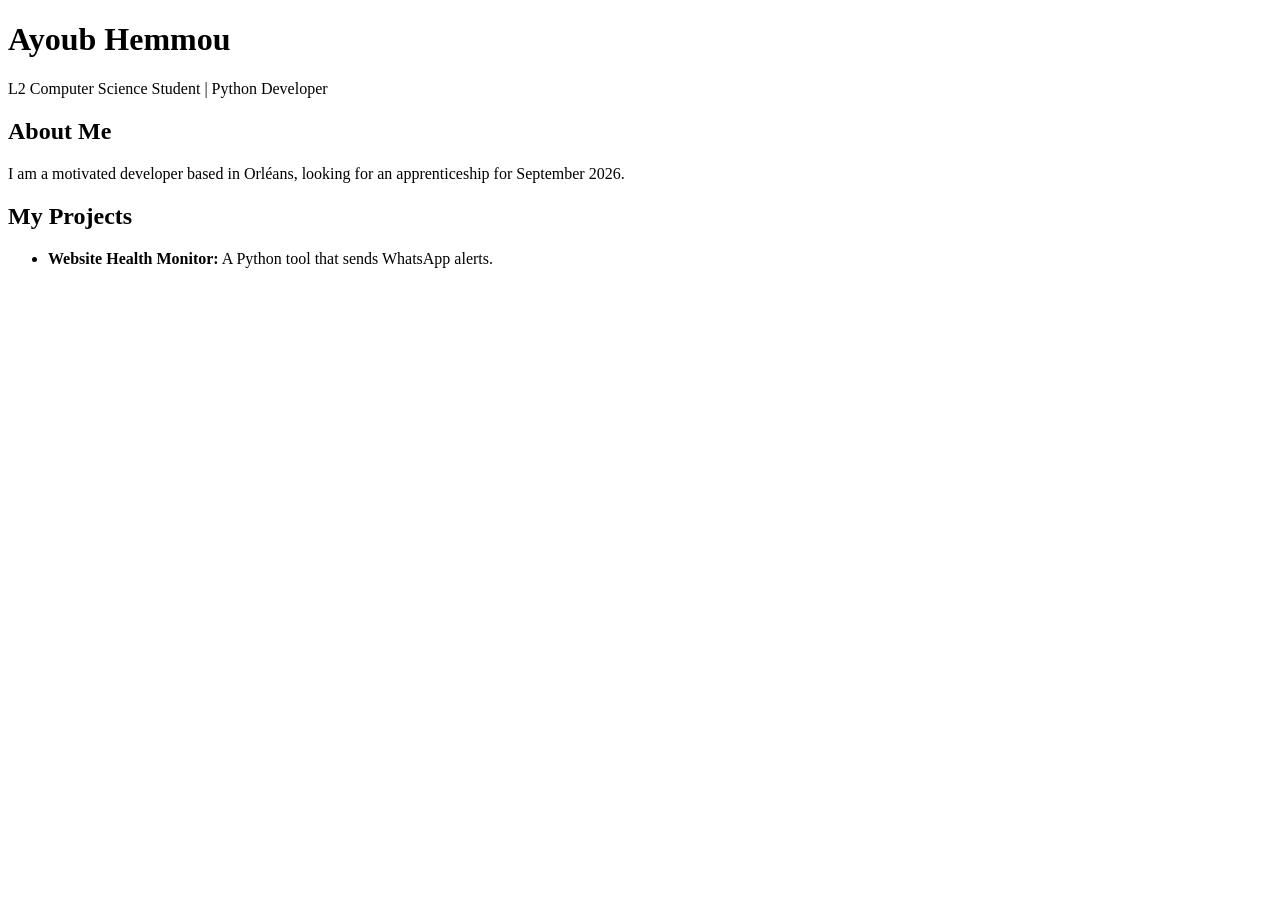
==== my-portfolio/index.html @ a33904db "Added basic HTML structure" ====
<!DOCTYPE html>
<html lang="en">
<head>
    <meta charset="UTF-8">
    <meta name="viewport" content="width=device-width, initial-scale=1.0">
    <title>Ayoub Hemmou | Portfolio</title>
    <link rel="stylesheet" href="style.css">
</head>
<body>

    <header>
        <h1>Ayoub Hemmou</h1>
        <p>L2 Computer Science Student | Python Developer</p>
    </header>

    <section id="about">
        <h2>About Me</h2>
        <p>I am a motivated developer based in Orléans, looking for an apprenticeship for September 2026.</p>
    </section>

    <section id="projects">
        <h2>My Projects</h2>
        <ul>
            <li><strong>Website Health Monitor:</strong> A Python tool that sends WhatsApp alerts.</li>
        </ul>
    </section>

    <script src="script.js"></script>
</body>
</html>
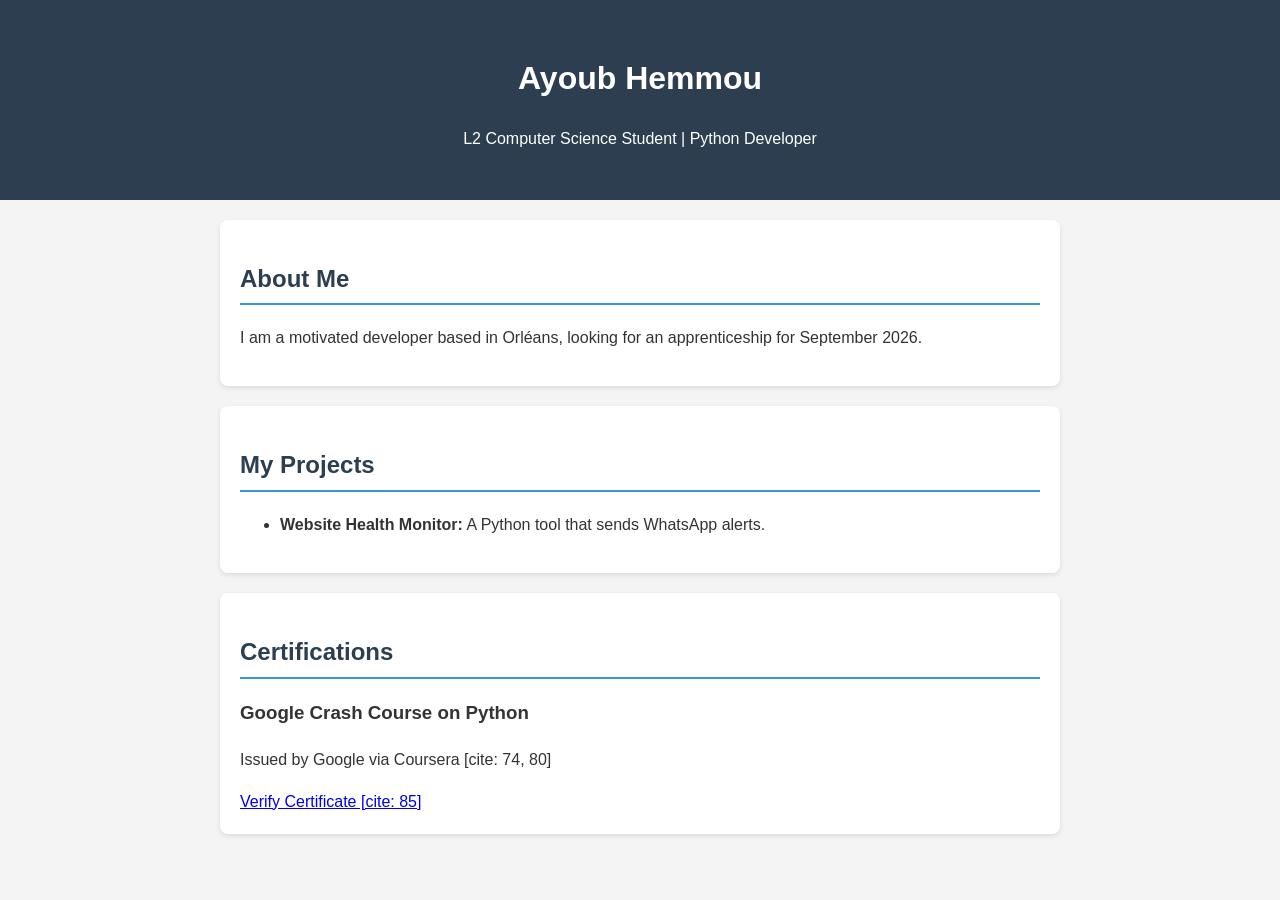
==== commit c7c5bb75: "Added responsiveness and Google certification section" ====
--- a/my-portfolio/index.html
+++ b/my-portfolio/index.html
@@ -27,4 +27,12 @@
 
     <script src="script.js"></script>
 </body>
+<section id="certifications">
+    <h2>Certifications</h2>
+    <div class="cert-card">
+        <h3>Google Crash Course on Python</h3>
+        <p>Issued by Google via Coursera [cite: 74, 80]</p>
+        <a href="https://coursera.org/verify/NNURF240771C" target="_blank">Verify Certificate [cite: 85]</a>
+    </div>
+</section>
 </html>
--- a/my-portfolio/style.css
+++ b/my-portfolio/style.css
@@ -0,0 +1,44 @@
+/* General Styles */
+body {
+    font-family: 'Arial', sans-serif;
+    line-height: 1.6;
+    margin: 0;
+    padding: 0;
+    background-color: #f4f4f4;
+    color: #333;
+}
+
+/* Header/Hero Section */
+header {
+    background: #2c3e50;
+    color: #ffffff;
+    padding: 2rem;
+    text-align: center;
+}
+
+/* Sections */
+section {
+    padding: 20px;
+    max-width: 800px;
+    margin: 20px auto;
+    background: #fff;
+    border-radius: 8px;
+    box-shadow: 0 2px 5px rgba(0,0,0,0.1);
+}
+
+h2 {
+    color: #2c3e50;
+    border-bottom: 2px solid #3498db;
+    padding-bottom: 5px;
+}
+/* Mobile Responsive Adjustments */
+@media (max-width: 600px) {
+    header {
+        padding: 1rem;
+    }
+    
+    section {
+        margin: 10px;
+        width: auto;
+    }
+}
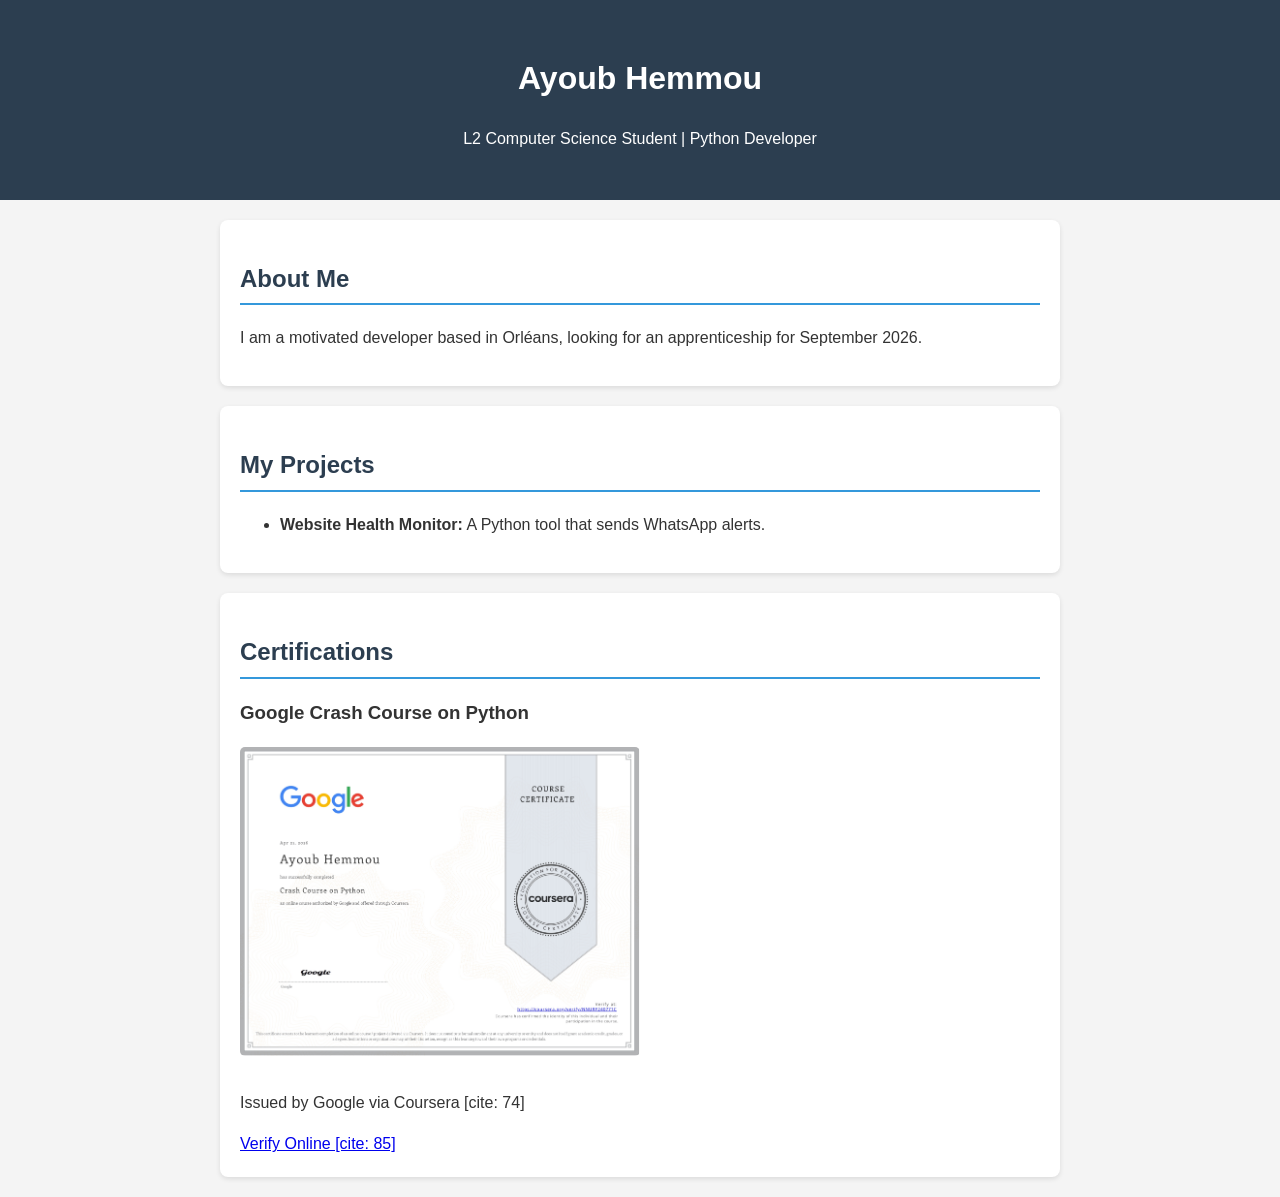
==== commit 47d267ed: "added certifacte image to porfolio" ====
--- a/my-portfolio/index.html
+++ b/my-portfolio/index.html
@@ -31,8 +31,9 @@
     <h2>Certifications</h2>
     <div class="cert-card">
         <h3>Google Crash Course on Python</h3>
-        <p>Issued by Google via Coursera [cite: 74, 80]</p>
-        <a href="https://coursera.org/verify/NNURF240771C" target="_blank">Verify Certificate [cite: 85]</a>
+        <img src="google-python-cert.jpg" alt="Google Python Certificate" style="width:100%; max-width:400px; border-radius:5px; margin-bottom:10px;">
+        <p>Issued by Google via Coursera [cite: 74]</p>
+        <a href="https://coursera.org/verify/NNURF240771C" target="_blank">Verify Online [cite: 85]</a>
     </div>
 </section>
 </html>
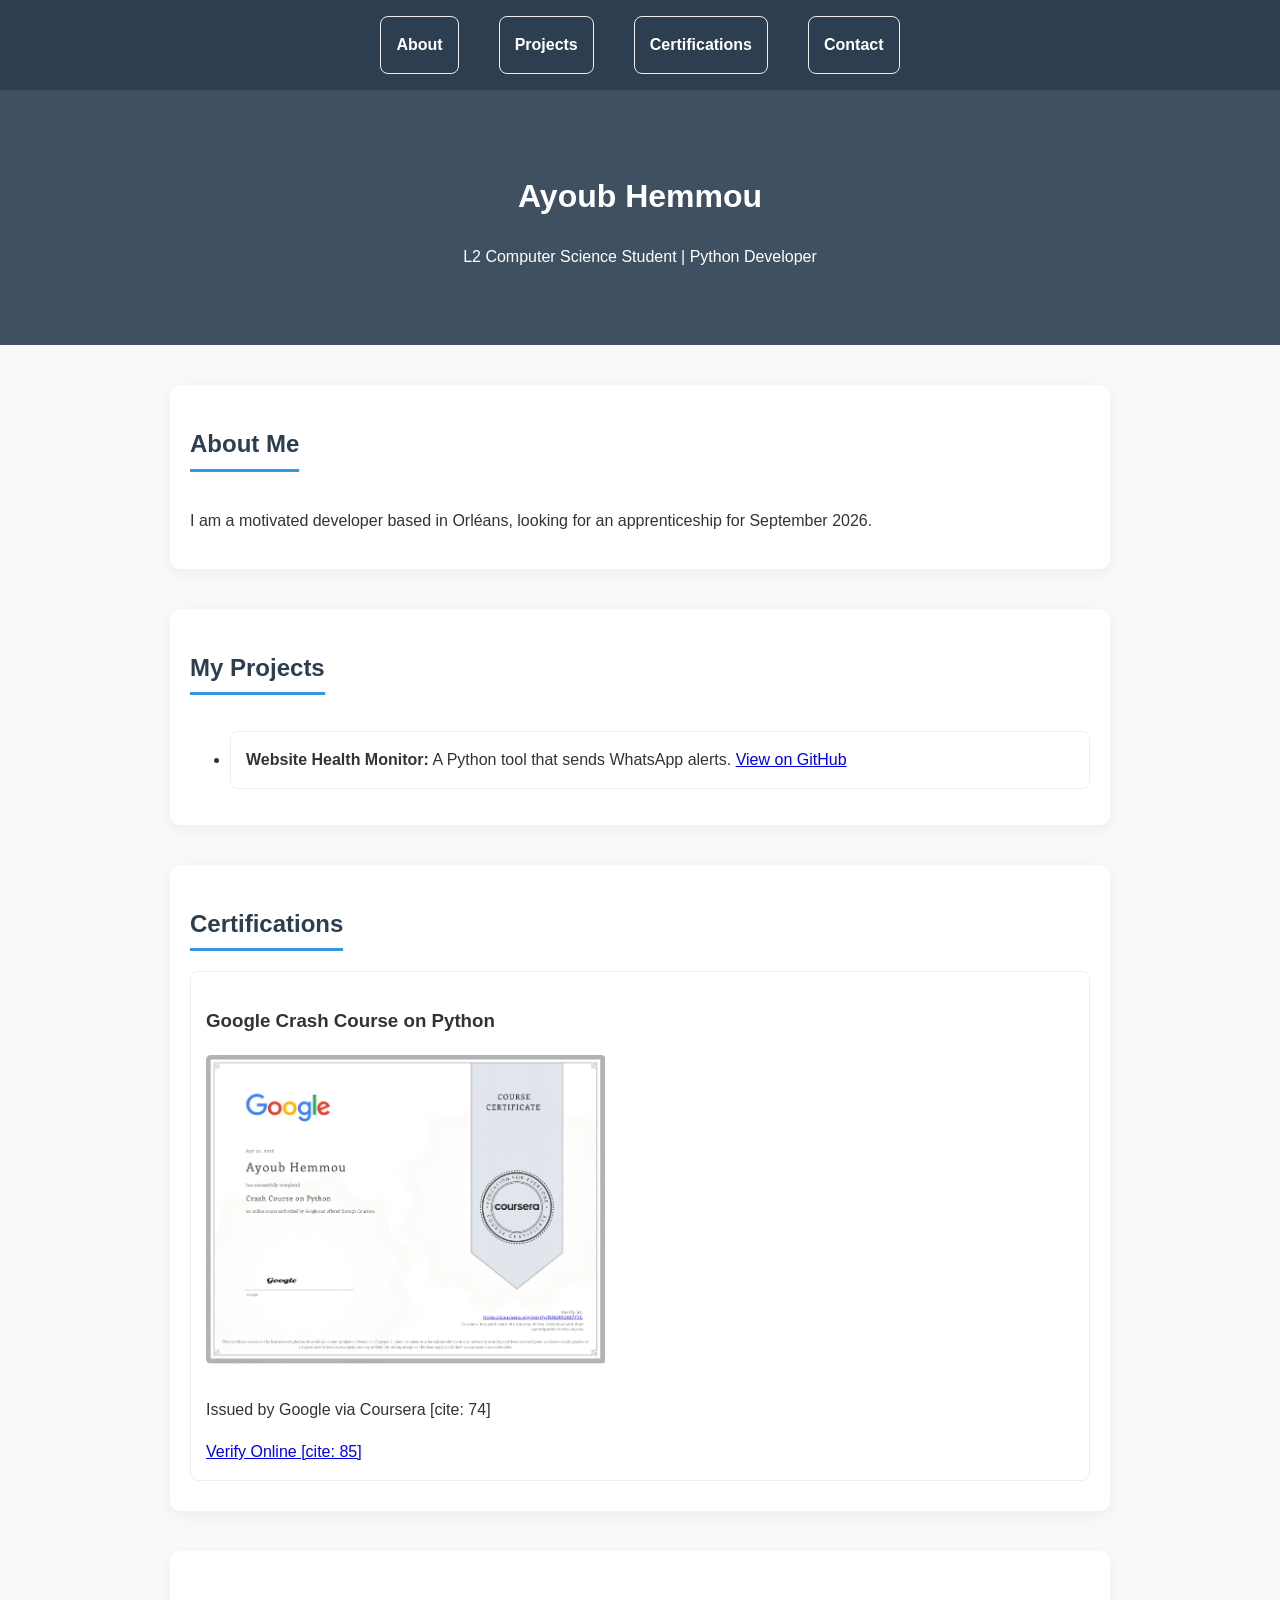
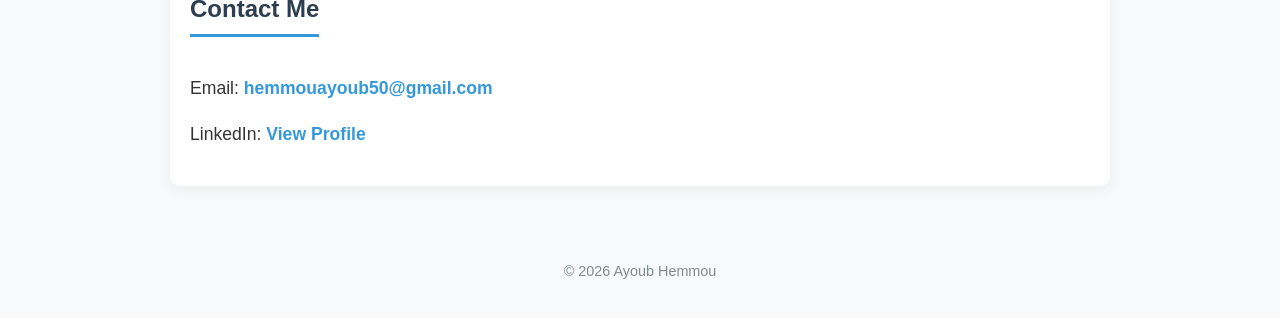
==== commit 9d3c07c3: "UI Upgrade: Added sticky navigation, improved section styling, and hover effects" ====
--- a/my-portfolio/index.html
+++ b/my-portfolio/index.html
@@ -8,32 +8,57 @@
 </head>
 <body>
 
+    <nav>
+        <ul>
+            <li><a href="#about">About</a></li>
+            <li><a href="#projects">Projects</a></li>
+            <li><a href="#certifications">Certifications</a></li>
+            <li><a href="#contact">Contact</a></li>
+        </ul>
+    </nav>
+
     <header>
         <h1>Ayoub Hemmou</h1>
         <p>L2 Computer Science Student | Python Developer</p>
     </header>
 
-    <section id="about">
-        <h2>About Me</h2>
-        <p>I am a motivated developer based in Orléans, looking for an apprenticeship for September 2026.</p>
-    </section>
+    <main>
+        <section id="about">
+            <h2>About Me</h2>
+            <p>I am a motivated developer based in Orléans, looking for an apprenticeship for September 2026.</p>
+        </section>
 
-    <section id="projects">
-        <h2>My Projects</h2>
-        <ul>
-            <li><strong>Website Health Monitor:</strong> A Python tool that sends WhatsApp alerts.</li>
-        </ul>
-    </section>
+        <section id="projects">
+            <h2>My Projects</h2>
+            <ul>
+                <li>
+                    <strong>Website Health Monitor:</strong> A Python tool that sends WhatsApp alerts. 
+                    <a href="https://github.com/ah-hub200/website-health-monitor" target="_blank">View on GitHub</a>
+                </li>
+            </ul>
+        </section>
+
+        <section id="certifications">
+            <h2>Certifications</h2>
+            <div class="cert-card">
+                <h3>Google Crash Course on Python</h3>
+                <img src="google-python-cert.jpg" alt="Google Python Certificate" style="width:100%; max-width:400px; border-radius:5px; margin-bottom:10px;">
+                <p>Issued by Google via Coursera [cite: 74]</p>
+                <a href="https://coursera.org/verify/NNURF240771C" target="_blank">Verify Online [cite: 85]</a>
+            </div>
+        </section>
+
+        <section id="contact">
+            <h2>Contact Me</h2>
+            <p>Email: <a href="mailto:hemmouayoub50@gmail.com">hemmouayoub50@gmail.com</a></p>
+            <p>LinkedIn: <a href="YOUR_LINKEDIN_URL" target="_blank">View Profile</a></p>
+        </section>
+    </main>
+
+    <footer>
+        <p>&copy; 2026 Ayoub Hemmou</p>
+    </div>
 
     <script src="script.js"></script>
 </body>
-<section id="certifications">
-    <h2>Certifications</h2>
-    <div class="cert-card">
-        <h3>Google Crash Course on Python</h3>
-        <img src="google-python-cert.jpg" alt="Google Python Certificate" style="width:100%; max-width:400px; border-radius:5px; margin-bottom:10px;">
-        <p>Issued by Google via Coursera [cite: 74]</p>
-        <a href="https://coursera.org/verify/NNURF240771C" target="_blank">Verify Online [cite: 85]</a>
-    </div>
-</section>
 </html>
--- a/my-portfolio/style.css
+++ b/my-portfolio/style.css
@@ -1,4 +1,6 @@
-/* General Styles */
+html {
+    scroll-behavior: smooth;
+}/* General Styles */
 body {
     font-family: 'Arial', sans-serif;
     line-height: 1.6;
@@ -41,4 +43,109 @@
         margin: 10px;
         width: auto;
     }
+}
+/* General Layout */
+body {
+    font-family: 'Segoe UI', Tahoma, Geneva, Verdana, sans-serif;
+    line-height: 1.6;
+    margin: 0;
+    padding: 0;
+    background-color: #f8f9fa;
+    color: #333;
+}
+
+/* Navigation Bar */
+nav {
+    background: #2c3e50;
+    padding: 1rem 0;
+    position: sticky;
+    top: 0;
+    z-index: 1000;
+}
+
+nav ul {
+    list-style: none;
+    display: flex;
+    justify-content: center;
+    margin: 0;
+    padding: 0;
+}
+
+nav ul li {
+    margin: 0 20px;
+}
+
+nav ul li a {
+    color: white;
+    text-decoration: none;
+    font-weight: bold;
+    transition: color 0.3s;
+}
+
+nav ul li a:hover {
+    color: #3498db;
+}
+
+/* Header */
+header {
+    background: linear-gradient(rgba(44, 62, 80, 0.9), rgba(44, 62, 80, 0.9)), url('your-background.jpg');
+    background-size: cover;
+    color: white;
+    padding: 60px 20px;
+    text-align: center;
+}
+
+/* Main Sections */
+section {
+    max-width: 900px;
+    margin: 40px auto;
+    padding: 20px;
+    background: white;
+    border-radius: 10px;
+    box-shadow: 0 4px 15px rgba(0,0,0,0.05);
+}
+
+h2 {
+    color: #2c3e50;
+    border-bottom: 3px solid #3498db;
+    display: inline-block;
+    margin-bottom: 20px;
+}
+
+/* Project & Cert Cards */
+.cert-card, li {
+    padding: 15px;
+    border: 1px solid #eee;
+    border-radius: 8px;
+    margin-bottom: 10px;
+}
+
+/* Contact Styling */
+#contact p {
+    font-size: 1.1rem;
+}
+
+#contact a {
+    color: #3498db;
+    text-decoration: none;
+    font-weight: bold;
+}
+
+/* Footer */
+footer {
+    text-align: center;
+    padding: 20px;
+    color: #7f8c8d;
+    font-size: 0.9rem;
+}
+
+/* Mobile Responsive */
+@media (max-width: 600px) {
+    nav ul {
+        flex-direction: column;
+        align-items: center;
+    }
+    nav ul li {
+        margin: 5px 0;
+    }
 }
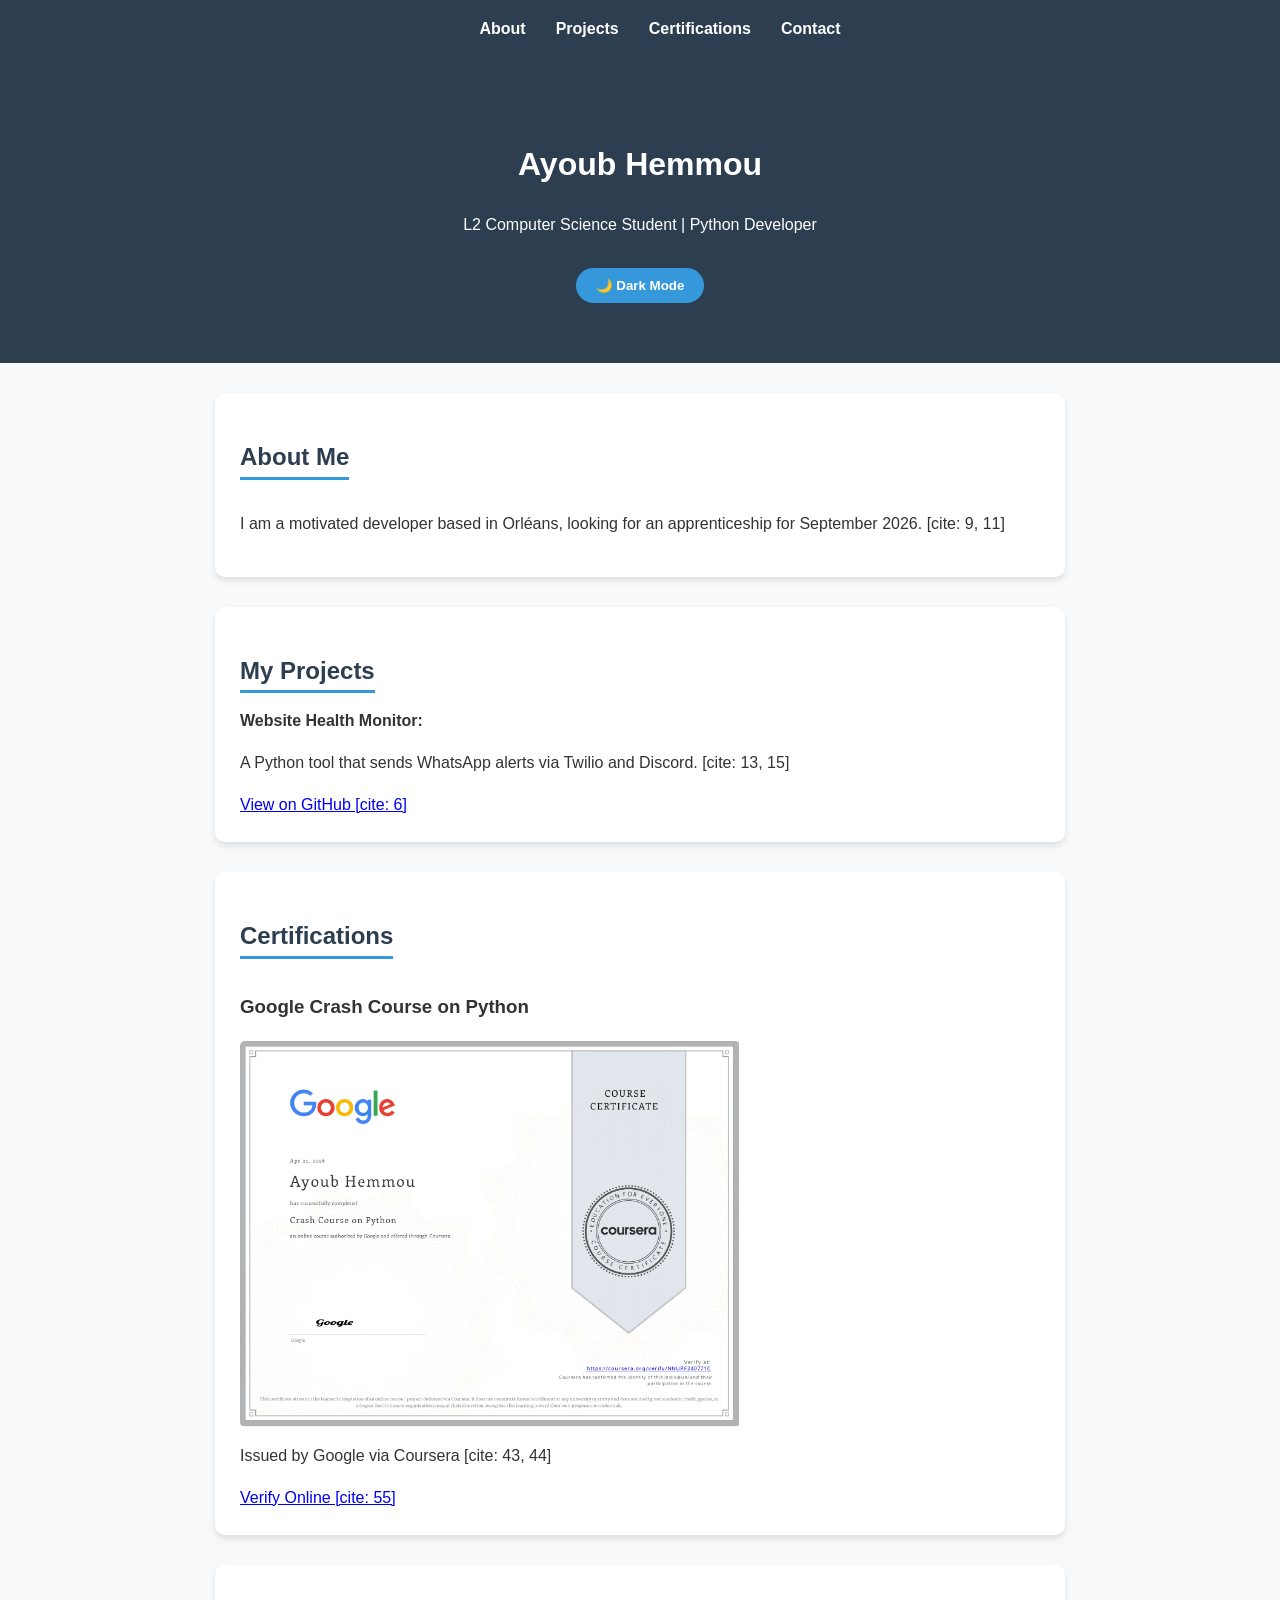
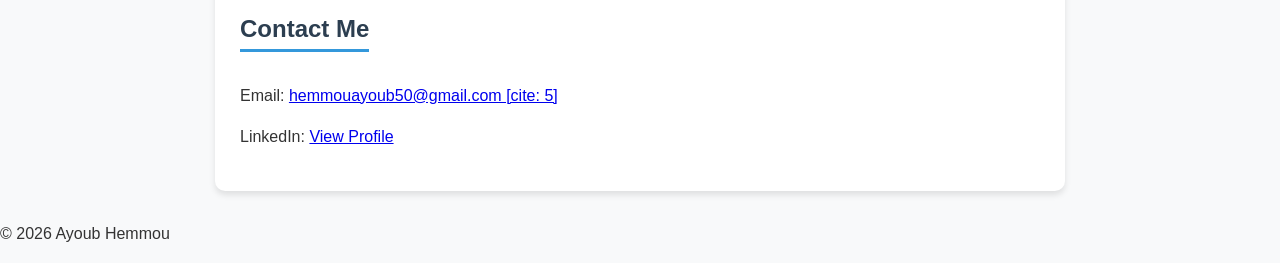
==== commit 21a82bb4: "Final cleanup: Integrated professional HTML/CSS and fixed Dark Mode logic" ====
--- a/my-portfolio/index.html
+++ b/my-portfolio/index.html
@@ -20,44 +20,44 @@
     <header>
         <h1>Ayoub Hemmou</h1>
         <p>L2 Computer Science Student | Python Developer</p>
+        <button id="dark-mode-toggle">🌙 Dark Mode</button>
     </header>
 
     <main>
         <section id="about">
             <h2>About Me</h2>
-            <p>I am a motivated developer based in Orléans, looking for an apprenticeship for September 2026.</p>
+            <p>I am a motivated developer based in Orléans, looking for an apprenticeship for September 2026. [cite: 9, 11]</p>
         </section>
 
         <section id="projects">
             <h2>My Projects</h2>
-            <ul>
-                <li>
-                    <strong>Website Health Monitor:</strong> A Python tool that sends WhatsApp alerts. 
-                    <a href="https://github.com/ah-hub200/website-health-monitor" target="_blank">View on GitHub</a>
-                </li>
-            </ul>
+            <div class="project-card">
+                <strong>Website Health Monitor:</strong> 
+                <p>A Python tool that sends WhatsApp alerts via Twilio and Discord. [cite: 13, 15]</p>
+                <a href="https://github.com/ah-hub200/website-health-monitor" target="_blank">View on GitHub [cite: 6]</a>
+            </div>
         </section>
 
         <section id="certifications">
             <h2>Certifications</h2>
             <div class="cert-card">
                 <h3>Google Crash Course on Python</h3>
-                <img src="google-python-cert.jpg" alt="Google Python Certificate" style="width:100%; max-width:400px; border-radius:5px; margin-bottom:10px;">
-                <p>Issued by Google via Coursera [cite: 74]</p>
-                <a href="https://coursera.org/verify/NNURF240771C" target="_blank">Verify Online [cite: 85]</a>
+                <img src="google-python-cert.jpg" alt="Google Python Certificate">
+                <p>Issued by Google via Coursera [cite: 43, 44]</p>
+                <a href="https://coursera.org/verify/NNURF240771C" target="_blank" class="verify-btn">Verify Online [cite: 55]</a>
             </div>
         </section>
 
         <section id="contact">
             <h2>Contact Me</h2>
-            <p>Email: <a href="mailto:hemmouayoub50@gmail.com">hemmouayoub50@gmail.com</a></p>
-            <p>LinkedIn: <a href="YOUR_LINKEDIN_URL" target="_blank">View Profile</a></p>
+            <p>Email: <a href="mailto:hemmouayoub50@gmail.com">hemmouayoub50@gmail.com [cite: 5]</a></p>
+            <p>LinkedIn: <a href="https://linkedin.com/in/ayoub-hemmou" target="_blank">View Profile</a></p>
         </section>
     </main>
 
     <footer>
         <p>&copy; 2026 Ayoub Hemmou</p>
-    </div>
+    </footer>
 
     <script src="script.js"></script>
 </body>
--- a/my-portfolio/style.css
+++ b/my-portfolio/style.css
@@ -1,60 +1,19 @@
+/* 1. Global Reset & Smooth Scroll */
 html {
     scroll-behavior: smooth;
-}/* General Styles */
-body {
-    font-family: 'Arial', sans-serif;
-    line-height: 1.6;
-    margin: 0;
-    padding: 0;
-    background-color: #f4f4f4;
-    color: #333;
 }
 
-/* Header/Hero Section */
-header {
-    background: #2c3e50;
-    color: #ffffff;
-    padding: 2rem;
-    text-align: center;
-}
-
-/* Sections */
-section {
-    padding: 20px;
-    max-width: 800px;
-    margin: 20px auto;
-    background: #fff;
-    border-radius: 8px;
-    box-shadow: 0 2px 5px rgba(0,0,0,0.1);
-}
-
-h2 {
-    color: #2c3e50;
-    border-bottom: 2px solid #3498db;
-    padding-bottom: 5px;
-}
-/* Mobile Responsive Adjustments */
-@media (max-width: 600px) {
-    header {
-        padding: 1rem;
-    }
-    
-    section {
-        margin: 10px;
-        width: auto;
-    }
-}
-/* General Layout */
 body {
-    font-family: 'Segoe UI', Tahoma, Geneva, Verdana, sans-serif;
+    font-family: 'Segoe UI', Arial, sans-serif;
     line-height: 1.6;
     margin: 0;
     padding: 0;
     background-color: #f8f9fa;
     color: #333;
+    transition: background-color 0.3s, color 0.3s; /* Smooth transition! */
 }
 
-/* Navigation Bar */
+/* 2. Navigation */
 nav {
     background: #2c3e50;
     padding: 1rem 0;
@@ -68,84 +27,77 @@
     display: flex;
     justify-content: center;
     margin: 0;
-    padding: 0;
 }
 
-nav ul li {
-    margin: 0 20px;
-}
+nav ul li { margin: 0 15px; }
 
 nav ul li a {
     color: white;
     text-decoration: none;
     font-weight: bold;
-    transition: color 0.3s;
 }
 
-nav ul li a:hover {
-    color: #3498db;
-}
-
-/* Header */
+/* 3. Header */
 header {
-    background: linear-gradient(rgba(44, 62, 80, 0.9), rgba(44, 62, 80, 0.9)), url('your-background.jpg');
-    background-size: cover;
+    background: #2c3e50;
     color: white;
     padding: 60px 20px;
     text-align: center;
 }
 
-/* Main Sections */
+/* 4. Sections */
 section {
-    max-width: 900px;
-    margin: 40px auto;
-    padding: 20px;
+    max-width: 800px;
+    margin: 30px auto;
+    padding: 25px;
     background: white;
     border-radius: 10px;
-    box-shadow: 0 4px 15px rgba(0,0,0,0.05);
+    box-shadow: 0 4px 6px rgba(0,0,0,0.1);
 }
 
 h2 {
     color: #2c3e50;
     border-bottom: 3px solid #3498db;
     display: inline-block;
-    margin-bottom: 20px;
+    margin-bottom: 15px;
 }
 
-/* Project & Cert Cards */
-.cert-card, li {
-    padding: 15px;
-    border: 1px solid #eee;
-    border-radius: 8px;
-    margin-bottom: 10px;
+.cert-card img {
+    width: 100%;
+    max-width: 500px;
+    border-radius: 5px;
+    display: block;
+    margin: 15px 0;
 }
 
-/* Contact Styling */
-#contact p {
-    font-size: 1.1rem;
+/* 5. Dark Mode Styles */
+body.dark-theme {
+    background-color: #121212;
+    color: #e0e0e0;
 }
 
-#contact a {
-    color: #3498db;
-    text-decoration: none;
+body.dark-theme section {
+    background-color: #1e1e1e;
+    color: #e0e0e0;
+    box-shadow: 0 4px 6px rgba(0,0,0,0.5);
+}
+
+body.dark-theme h2 { color: #3498db; }
+
+/* 6. Button Styling */
+#dark-mode-toggle {
+    margin-top: 15px;
+    padding: 10px 20px;
+    background-color: #3498db;
+    color: white;
+    border: none;
+    border-radius: 20px;
+    cursor: pointer;
     font-weight: bold;
 }
 
-/* Footer */
-footer {
-    text-align: center;
-    padding: 20px;
-    color: #7f8c8d;
-    font-size: 0.9rem;
-}
-
-/* Mobile Responsive */
+/* 7. Responsive */
 @media (max-width: 600px) {
-    nav ul {
-        flex-direction: column;
-        align-items: center;
-    }
-    nav ul li {
-        margin: 5px 0;
-    }
+    nav ul { flex-direction: column; align-items: center; }
+    section { margin: 15px; }
 }
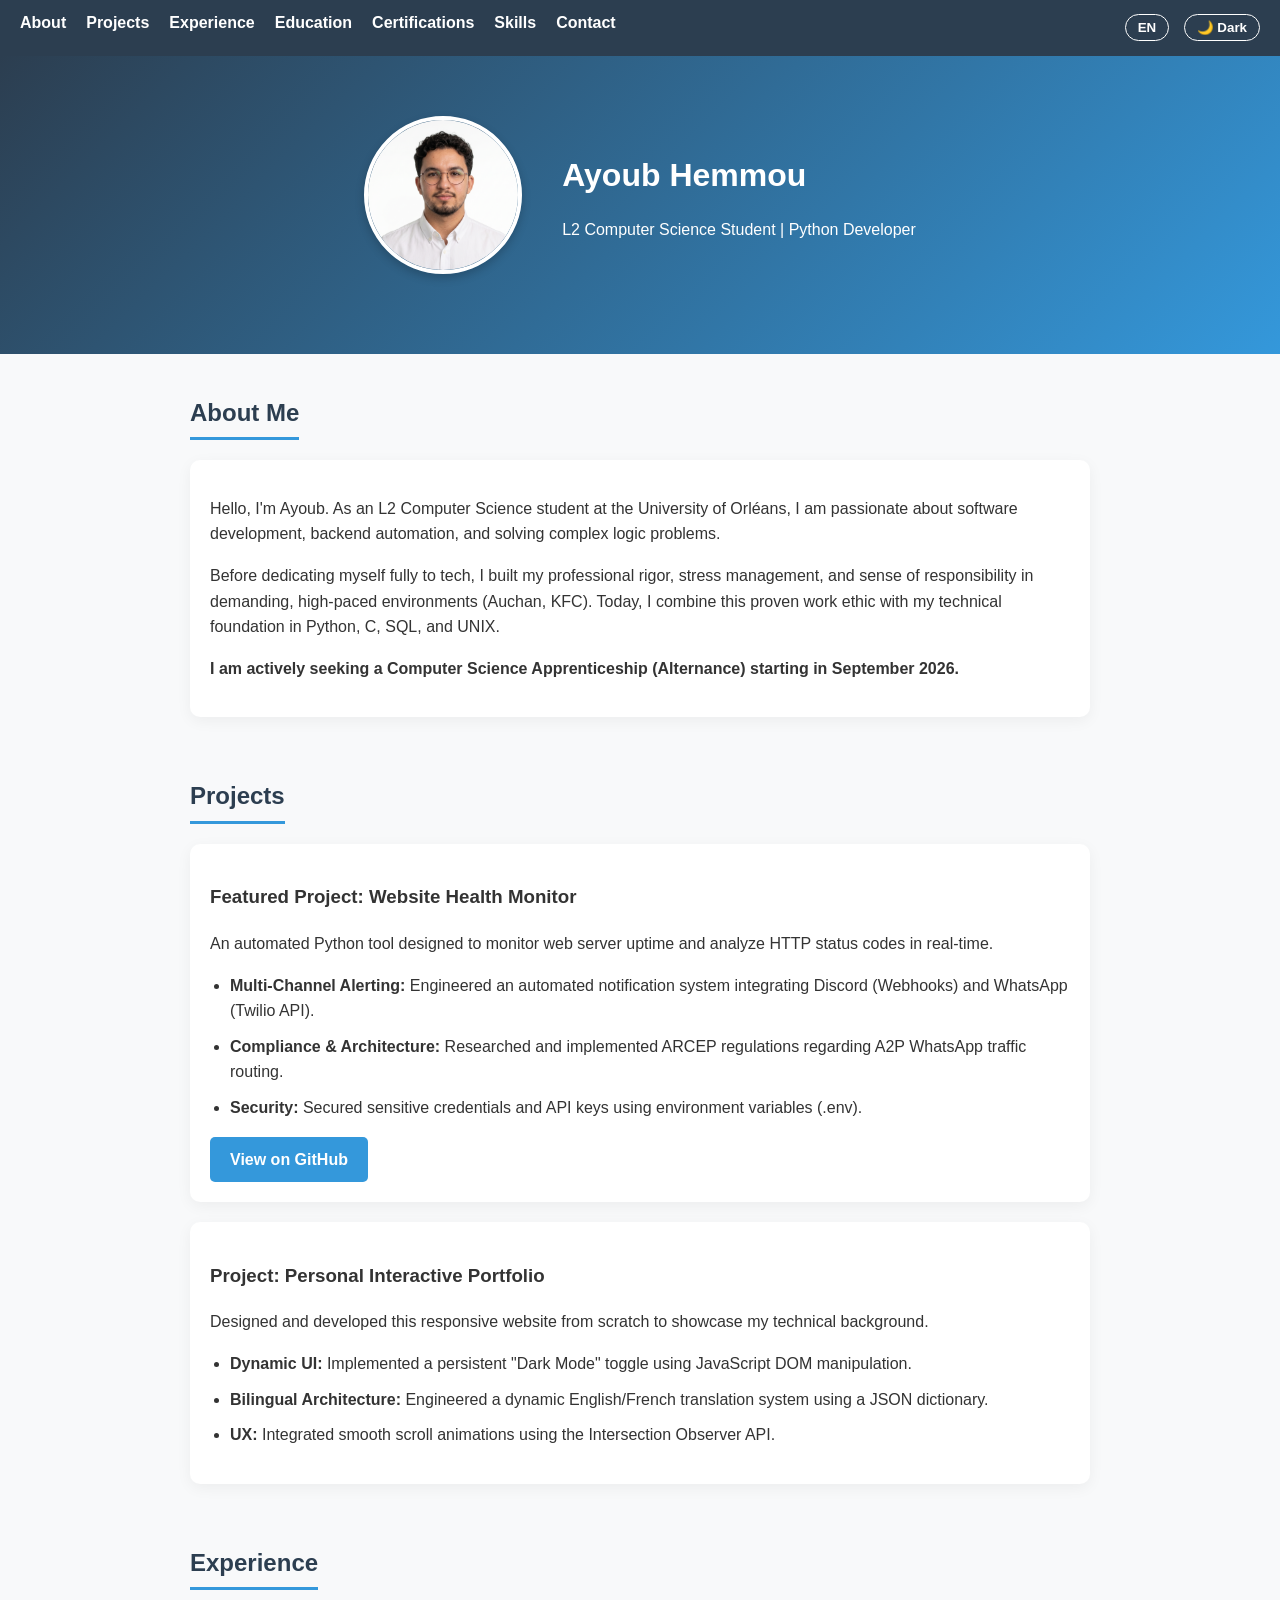
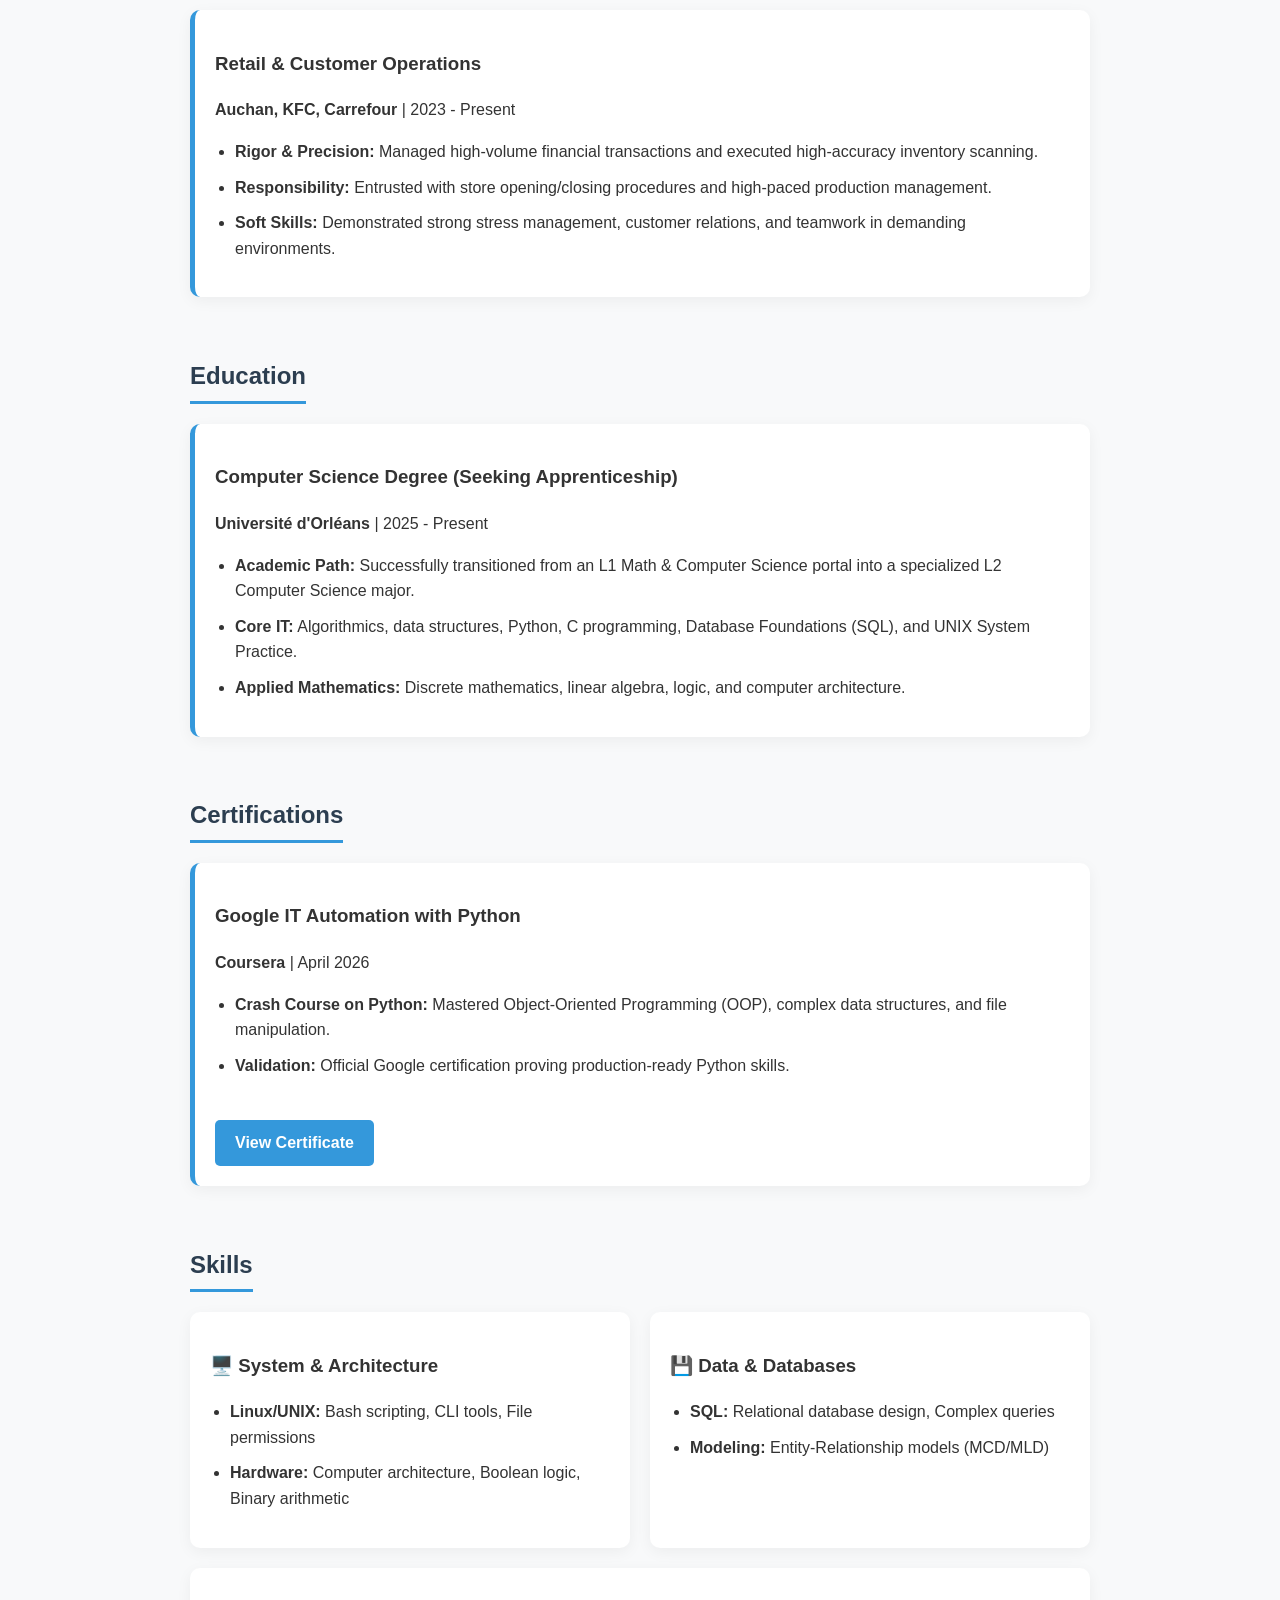
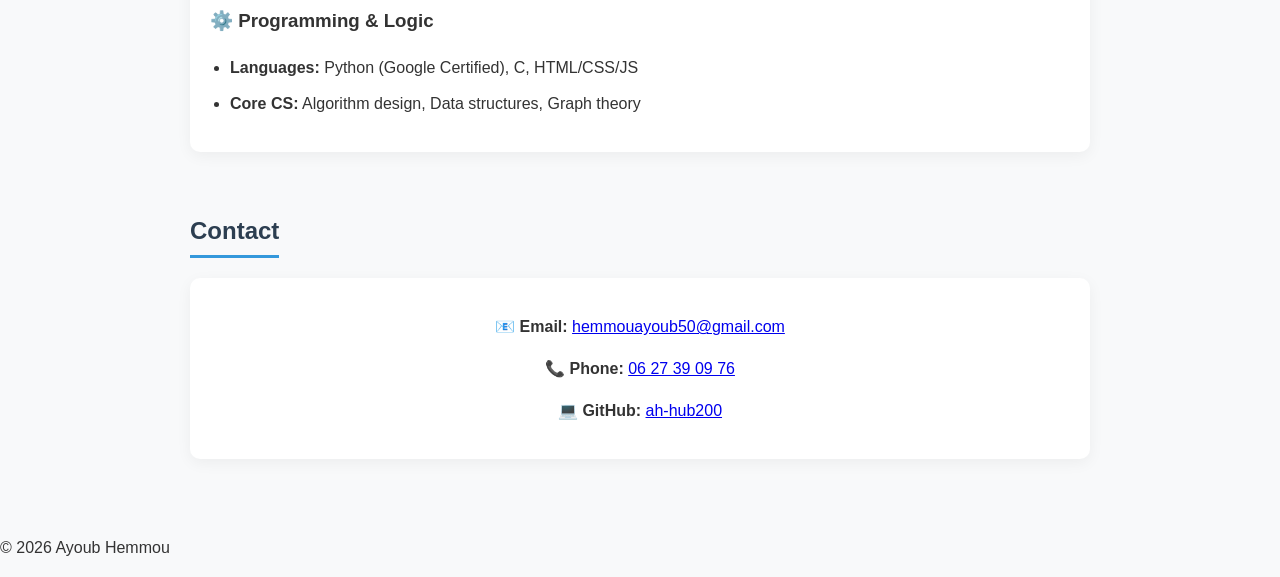
==== commit d02dd816: "UI: Updated contact section with emojis and phone number" ====
--- a/my-portfolio/index.html
+++ b/my-portfolio/index.html
@@ -9,49 +9,136 @@
 <body>
 
     <nav>
-        <ul>
-            <li><a href="#about">About</a></li>
-            <li><a href="#projects">Projects</a></li>
-            <li><a href="#certifications">Certifications</a></li>
-            <li><a href="#contact">Contact</a></li>
+        <ul class="nav-links">
+            <li><a href="#about" data-key="nav_about">About</a></li>
+            <li><a href="#projects" data-key="nav_projects">Projects</a></li>
+            <li><a href="#experience" data-key="nav_experience">Experience</a></li>
+            <li><a href="#education" data-key="nav_education">Education</a></li>
+            <li><a href="#certifications" data-key="nav_certifications">Certifications</a></li>
+            <li><a href="#skills" data-key="nav_skills">Skills</a></li>
+            <li><a href="#contact" data-key="nav_contact">Contact</a></li>
         </ul>
+        <div class="nav-controls">
+            <button id="lang-toggle" class="control-btn">EN</button>
+            <button id="dark-mode-toggle" class="control-btn">🌙 Dark</button>
+        </div>
     </nav>
 
     <header>
-        <h1>Ayoub Hemmou</h1>
-        <p>L2 Computer Science Student | Python Developer</p>
-        <button id="dark-mode-toggle">🌙 Dark Mode</button>
+        <img src="profile.png" alt="Ayoub Hemmou" class="profile-pic">
+        <div class="header-text">
+            <h1>Ayoub Hemmou</h1>
+            <p data-key="header_subtitle">L2 Computer Science Student | Python Developer</p>
+        </div>
     </header>
 
     <main>
-        <section id="about">
-            <h2>About Me</h2>
-            <p>I am a motivated developer based in Orléans, looking for an apprenticeship for September 2026. [cite: 9, 11]</p>
-        </section>
-
-        <section id="projects">
-            <h2>My Projects</h2>
-            <div class="project-card">
-                <strong>Website Health Monitor:</strong> 
-                <p>A Python tool that sends WhatsApp alerts via Twilio and Discord. [cite: 13, 15]</p>
-                <a href="https://github.com/ah-hub200/website-health-monitor" target="_blank">View on GitHub [cite: 6]</a>
+        <section id="about" class="reveal">
+            <h2 data-key="about_title">About Me</h2>
+            <div class="card">
+                <p data-key="about_p1">Hello, I'm Ayoub. As an L2 Computer Science student at the University of Orléans, I am passionate about software development, backend automation, and solving complex logic problems.</p>
+                <p data-key="about_p2">Before dedicating myself fully to tech, I built my professional rigor, stress management, and sense of responsibility in demanding, high-paced environments (Auchan, KFC). Today, I combine this proven work ethic with my technical foundation in Python, C, SQL, and UNIX.</p>
+                <p><strong><span data-key="about_p3">I am actively seeking a Computer Science Apprenticeship (Alternance) starting in September 2026.</span></strong></p>
             </div>
         </section>
 
-        <section id="certifications">
-            <h2>Certifications</h2>
-            <div class="cert-card">
-                <h3>Google Crash Course on Python</h3>
-                <img src="google-python-cert.jpg" alt="Google Python Certificate">
-                <p>Issued by Google via Coursera [cite: 43, 44]</p>
-                <a href="https://coursera.org/verify/NNURF240771C" target="_blank" class="verify-btn">Verify Online [cite: 55]</a>
+        <section id="projects" class="reveal">
+            <h2 data-key="nav_projects">Projects</h2>
+            
+            <div class="card project-card">
+                <h3 data-key="proj1_title">Featured Project: Website Health Monitor</h3>
+                <p data-key="proj1_desc">An automated Python tool designed to monitor web server uptime and analyze HTTP status codes in real-time.</p>
+                <ul>
+                    <li data-key="proj1_f1"><strong>Multi-Channel Alerting:</strong> Engineered an automated notification system integrating Discord (Webhooks) and WhatsApp (Twilio API).</li>
+                    <li data-key="proj1_f2"><strong>Compliance & Architecture:</strong> Researched and implemented ARCEP regulations regarding A2P WhatsApp traffic routing.</li>
+                    <li data-key="proj1_f3"><strong>Security:</strong> Secured sensitive credentials and API keys using environment variables (.env).</li>
+                </ul>
+                <a href="https://github.com/ah-hub200/website-health-monitor" target="_blank" class="btn">View on GitHub</a>
+            </div>
+
+            <div class="card project-card">
+                <h3 data-key="proj2_title">Project: Personal Interactive Portfolio</h3>
+                <p data-key="proj2_desc">Designed and developed this responsive website from scratch to showcase my technical background.</p>
+                <ul>
+                    <li data-key="proj2_f1"><strong>Dynamic UI:</strong> Implemented a persistent "Dark Mode" toggle using JavaScript DOM manipulation.</li>
+                    <li data-key="proj2_f2"><strong>Bilingual Architecture:</strong> Engineered a dynamic English/French translation system using a JSON dictionary.</li>
+                    <li data-key="proj2_f3"><strong>UX:</strong> Integrated smooth scroll animations using the Intersection Observer API.</li>
+                </ul>
             </div>
         </section>
 
-        <section id="contact">
-            <h2>Contact Me</h2>
-            <p>Email: <a href="mailto:hemmouayoub50@gmail.com">hemmouayoub50@gmail.com [cite: 5]</a></p>
-            <p>LinkedIn: <a href="https://linkedin.com/in/ayoub-hemmou" target="_blank">View Profile</a></p>
+        <section id="experience" class="reveal">
+            <h2 data-key="nav_experience">Experience</h2>
+            <div class="card border-left-blue">
+                <h3 data-key="exp_subtitle">Retail & Customer Operations</h3>
+                <p><strong>Auchan, KFC, Carrefour</strong> | 2023 - <span data-key="edu_present">Present</span></p>
+                <ul>
+                    <li data-key="exp_p1"><strong>Rigor & Precision:</strong> Managed high-volume financial transactions and executed high-accuracy inventory scanning.</li>
+                    <li data-key="exp_p2"><strong>Responsibility:</strong> Entrusted with store opening/closing procedures and high-paced production management.</li>
+                    <li data-key="exp_p3"><strong>Soft Skills:</strong> Demonstrated strong stress management, customer relations, and teamwork in demanding environments.</li>
+                </ul>
+            </div>
+        </section>
+
+        <section id="education" class="reveal">
+            <h2 data-key="nav_education">Education</h2>
+            <div class="card border-left-blue">
+                <h3 data-key="edu_degree">Computer Science Degree (Seeking Apprenticeship)</h3>
+                <p><strong>Université d'Orléans</strong> | 2025 - <span data-key="edu_present">Present</span></p>
+                <ul>
+                    <li data-key="edu_p1"><strong>Academic Path:</strong> Successfully transitioned from an L1 Math & Computer Science portal into a specialized L2 Computer Science major.</li>
+                    <li data-key="edu_p2"><strong>Core IT:</strong> Algorithmics, data structures, Python, C programming, Database Foundations (SQL), and UNIX System Practice.</li>
+                    <li data-key="edu_p3"><strong>Applied Mathematics:</strong> Discrete mathematics, linear algebra, logic, and computer architecture.</li>
+                </ul>
+            </div>
+        </section>
+       <section id="certifications" class="reveal">
+            <h2 data-key="nav_certifications">Certifications</h2>
+            <div class="card border-left-blue">
+                <h3 data-key="cert_title">Google IT Automation with Python</h3>
+                <p><strong>Coursera</strong> | <span data-key="cert_date">April 2026</span></p>
+                <ul>
+                    <li data-key="cert_p1"><strong>Crash Course on Python:</strong> Mastered Object-Oriented Programming (OOP), complex data structures, and file manipulation.</li>
+                    <li data-key="cert_p2"><strong>Validation:</strong> Official Google certification proving production-ready Python skills.</li>
+                </ul>
+                <br>
+                <a href="https://www.coursera.org/account/accomplishments/verify/NNURF240771C" target="_blank" class="btn" data-key="cert_btn">View Certificate</a>
+            </div>
+        </section>
+        <section id="skills" class="reveal">
+            <h2 data-key="nav_skills">Skills</h2>
+            <div class="skills-grid">
+                <div class="card skill-category">
+                    <h3 data-key="skill_sys_title">🖥️ System & Architecture</h3>
+                    <ul>
+                        <li data-key="skill_sys_1"><strong>Linux/UNIX:</strong> Bash scripting, CLI tools, File permissions</li>
+                        <li data-key="skill_sys_2"><strong>Hardware:</strong> Computer architecture, Boolean logic, Binary arithmetic</li>
+                    </ul>
+                </div>
+                <div class="card skill-category">
+                    <h3 data-key="skill_data_title">💾 Data & Databases</h3>
+                    <ul>
+                        <li data-key="skill_data_1"><strong>SQL:</strong> Relational database design, Complex queries</li>
+                        <li data-key="skill_data_2"><strong>Modeling:</strong> Entity-Relationship models (MCD/MLD)</li>
+                    </ul>
+                </div>
+                <div class="card skill-category">
+                    <h3 data-key="skill_prog_title">⚙️ Programming & Logic</h3>
+                    <ul>
+                        <li data-key="skill_prog_1"><strong>Languages:</strong> Python (Google Certified), C, HTML/CSS/JS</li>
+                        <li data-key="skill_prog_2"><strong>Core CS:</strong> Algorithm design, Data structures, Graph theory</li>
+                    </ul>
+                </div>
+            </div>
+        </section>
+
+        <section id="contact" class="reveal">
+            <h2 data-key="nav_contact">Contact</h2>
+            <div class="card text-center">
+                <p>📧 <strong data-key="contact_email">Email:</strong> <a href="mailto:hemmouayoub50@gmail.com">hemmouayoub50@gmail.com</a></p>
+                <p>📞 <strong data-key="contact_phone">Phone:</strong> <a href="tel:+33627390976">06 27 39 09 76</a></p>
+                <p>💻 <strong>GitHub:</strong> <a href="https://github.com/ah-hub200" target="_blank">ah-hub200</a></p>
+            </div>
         </section>
     </main>
 
--- a/my-portfolio/style.css
+++ b/my-portfolio/style.css
@@ -1,103 +1,198 @@
-/* 1. Global Reset & Smooth Scroll */
-html {
-    scroll-behavior: smooth;
-}
+/* --- Global Styles --- */
+html { scroll-behavior: smooth; }
 
 body {
-    font-family: 'Segoe UI', Arial, sans-serif;
+    font-family: 'Segoe UI', Tahoma, Geneva, Verdana, sans-serif;
     line-height: 1.6;
     margin: 0;
     padding: 0;
     background-color: #f8f9fa;
     color: #333;
-    transition: background-color 0.3s, color 0.3s; /* Smooth transition! */
+    transition: background-color 0.4s ease, color 0.4s ease;
 }
 
-/* 2. Navigation */
+/* --- Navigation --- */
 nav {
     background: #2c3e50;
-    padding: 1rem 0;
+    padding: 10px 20px;
     position: sticky;
     top: 0;
     z-index: 1000;
+    display: flex;
+    justify-content: space-between;
+    align-items: center;
+    flex-wrap: wrap;
 }
 
 nav ul {
     list-style: none;
     display: flex;
-    justify-content: center;
     margin: 0;
+    padding: 0;
 }
 
-nav ul li { margin: 0 15px; }
+nav ul li { margin-right: 20px; }
 
 nav ul li a {
     color: white;
     text-decoration: none;
     font-weight: bold;
+    transition: color 0.3s;
 }
 
-/* 3. Header */
+nav ul li a:hover { color: #3498db; }
+
+.control-btn {
+    background: transparent;
+    color: white;
+    border: 1px solid white;
+    padding: 5px 12px;
+    border-radius: 20px;
+    cursor: pointer;
+    font-weight: bold;
+    margin-left: 10px;
+    transition: all 0.3s;
+}
+
+.control-btn:hover {
+    background: white;
+    color: #2c3e50;
+}
+
+/* --- Header & Profile Picture --- */
+/* --- Header & Profile Picture --- */
 header {
-    background: #2c3e50;
+    background: linear-gradient(135deg, #2c3e50, #3498db);
     color: white;
     padding: 60px 20px;
-    text-align: center;
+    
+    /* Flexbox Magic */
+    display: flex;
+    align-items: center; /* Centers items vertically */
+    justify-content: center; /* Centers everything horizontally */
+    gap: 40px; /* Adds space between photo and text */
 }
 
-/* 4. Sections */
-section {
-    max-width: 800px;
-    margin: 30px auto;
-    padding: 25px;
-    background: white;
-    border-radius: 10px;
-    box-shadow: 0 4px 6px rgba(0,0,0,0.1);
+.header-text {
+    text-align: left; /* Aligns text to the left of its container */
 }
+
+header h1 {
+    margin-top: 0; /* Removes default space above name */
+    margin-bottom: 5px; /* Tucks the subtitle closer */
+}
+
+.profile-pic {
+    width: 140px;
+    height: 140px;
+    border-radius: 50%;
+    object-fit: cover;
+    object-position: center top; /* <-- THIS IS THE MAGIC FIX */
+    border: 3px solid rgba(255, 255, 255, 0.9);
+    box-shadow: 0 4px 15px rgba(0,0,0,0.3);
+}
+
+.profile-pic {
+    width: 150px;
+    height: 150px;
+    border-radius: 50%;
+    object-fit: cover;
+    border: 4px solid white;
+    box-shadow: 0 4px 10px rgba(0,0,0,0.2);
+    margin-bottom: 20px;
+}
+
+/* --- Main Layout & Cards --- */
+main {
+    max-width: 900px;
+    margin: 0 auto;
+    padding: 20px;
+}
+
+section { margin-bottom: 40px; }
 
 h2 {
     color: #2c3e50;
     border-bottom: 3px solid #3498db;
     display: inline-block;
-    margin-bottom: 15px;
+    padding-bottom: 5px;
 }
 
-.cert-card img {
-    width: 100%;
-    max-width: 500px;
-    border-radius: 5px;
-    display: block;
-    margin: 15px 0;
+.card {
+    background: white;
+    padding: 20px;
+    border-radius: 10px;
+    box-shadow: 0 4px 15px rgba(0,0,0,0.05);
+    margin-bottom: 20px;
+    transition: background-color 0.4s ease;
 }
 
-/* 5. Dark Mode Styles */
+.border-left-blue { border-left: 5px solid #3498db; }
+.text-center { text-align: center; }
+
+ul { padding-left: 20px; }
+li { margin-bottom: 10px; }
+
+a.btn {
+    display: inline-block;
+    background: #3498db;
+    color: white;
+    padding: 10px 20px;
+    text-decoration: none;
+    border-radius: 5px;
+    font-weight: bold;
+}
+
+/* --- Skills Grid --- */
+.skills-grid {
+    display: flex;
+    flex-wrap: wrap;
+    gap: 20px;
+}
+
+.skill-category {
+    flex: 1 1 250px;
+    margin-bottom: 0;
+}
+
+/* --- Scroll Reveal Animations --- */
+.reveal {
+    opacity: 0;
+    transform: translateY(40px);
+    transition: all 0.8s ease-out;
+}
+
+.reveal.active {
+    opacity: 1;
+    transform: translateY(0);
+}
+
+/* --- Dark Mode --- */
 body.dark-theme {
     background-color: #121212;
     color: #e0e0e0;
 }
 
-body.dark-theme section {
-    background-color: #1e1e1e;
-    color: #e0e0e0;
-    box-shadow: 0 4px 6px rgba(0,0,0,0.5);
-}
+body.dark-theme .card { background-color: #1e1e1e; color: #e0e0e0; }
+body.dark-theme h2 { color: #3498db; }
+body.dark-theme header { background: linear-gradient(135deg, #1a252f, #2980b9); }
+/* --- Certification Link Styles --- */
 
-body.dark-theme h2 { color: #3498db; }
 
-/* 6. Button Styling */
-#dark-mode-toggle {
-    margin-top: 15px;
-    padding: 10px 20px;
-    background-color: #3498db;
-    color: white;
-    border: none;
-    border-radius: 20px;
-    cursor: pointer;
-    font-weight: bold;
-}
-
-/* 7. Responsive */
-@media (max-width: 600px) {
-    nav ul { flex-direction: column; align-items: center; }
-    section { margin: 15px; }
+/* --- Mobile Responsive --- */
+/* --- Mobile Responsive --- */
+@media (max-width: 768px) {
+    nav { flex-direction: column; text-align: center; }
+    nav ul { margin-bottom: 15px; flex-wrap: wrap; justify-content: center; }
+    
+    /* Reverts Header to Centered Column on Mobile */
+    header {
+        flex-direction: column;
+        text-align: center;
+        gap: 15px;
+    }
+    .header-text {
+        text-align: center;
+    }
+    .profile-pic { width: 120px; height: 120px; }
 }
